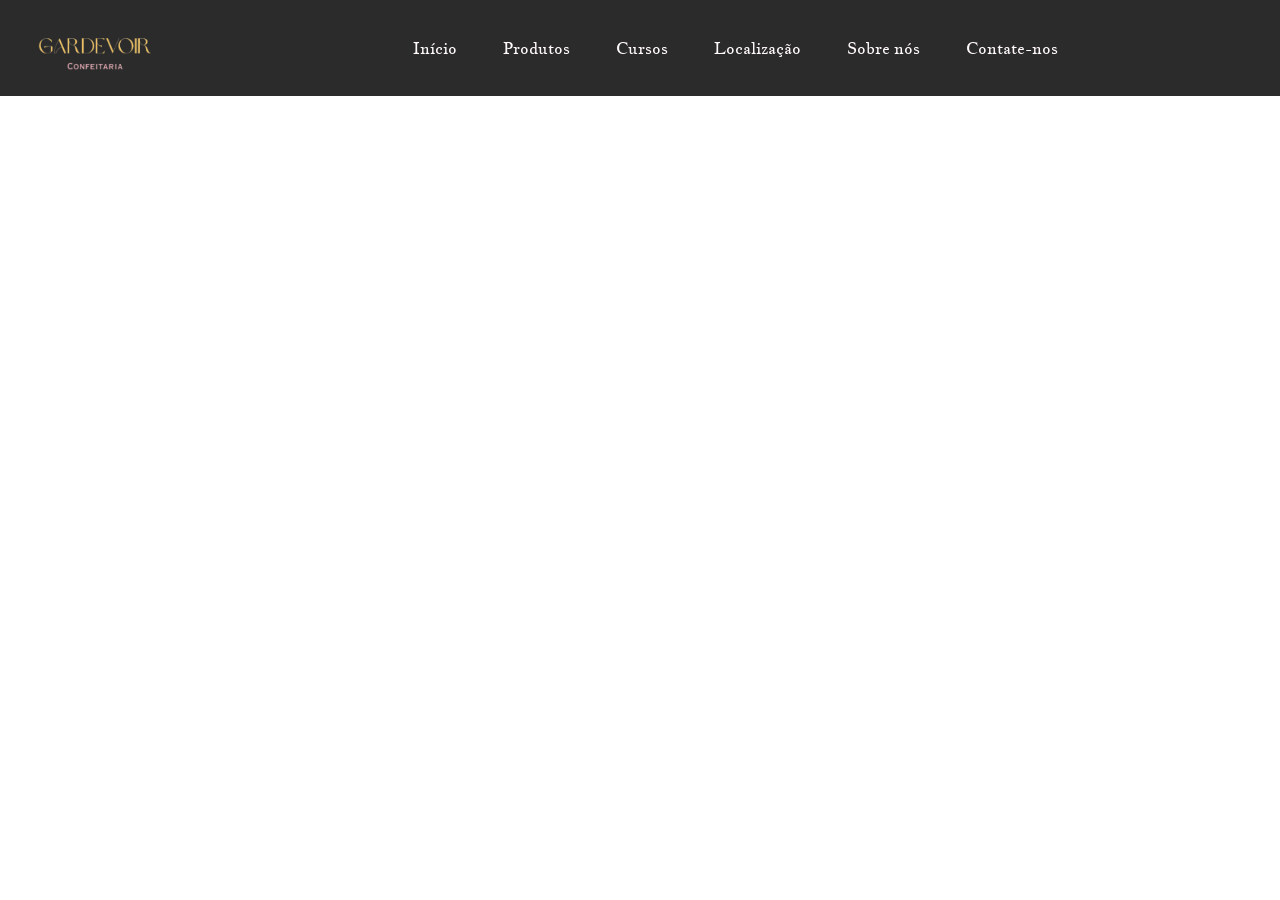
==== index.html @ d7fb3ab6 "inicio site gardevoir" ====
<!DOCTYPE html>
<html lang="pt-br">
<head>
    <meta charset="UTF-8">
    <meta name="viewport" content="width=device-width, initial-scale=1.0">
    <link rel="stylesheet" href="./css/index.css">
    <link href="https://cdn.jsdelivr.net/npm/bootstrap@5.3.8/dist/css/bootstrap.min.css" rel="stylesheet" integrity="sha384-sRIl4kxILFvY47J16cr9ZwB07vP4J8+LH7qKQnuqkuIAvNWLzeN8tE5YBujZqJLB" crossorigin="anonymous">
    <title>Início</title>
    <script src="menu-navegacao.js" defer></script>
    <link rel="preconnect" href="https://fonts.googleapis.com">
    <link href="https://fonts.googleapis.com/css2?family=Jacques+Francois&display=swap" rel="stylesheet">
    <link href="https://fonts.googleapis.com/css2?family=Jacques+Francois&display=swap" rel="stylesheet">
    <link rel="preconnect" href="https://fonts.gstatic.com" crossorigin>
</head>

<body>
    <nav>
        <menu-navegacao></menu-navegacao>
    </nav>

    <!--bootstrap-->
    
    <script src="https://cdn.jsdelivr.net/npm/bootstrap@5.3.8/dist/js/bootstrap.bundle.min.js" integrity="sha384-FKyoEForCGlyvwx9Hj09JcYn3nv7wiPVlz7YYwJrWVcXK/BmnVDxM+D2scQbITxI" crossorigin="anonymous"></script>
    
    <main>
        
    </main>

    <footer>
        
    </footer>

</body>

</html>
---- css/index.css ----
.navbar-custom {
  background-color: #2B2B2B;
  padding: 20px 0;
}

.logo-text {
  font-family: 'Jacques Francois', serif;
  color: #F0C260;
  font-size: 22px;
  line-height: 1.1;
}

.logo-text span {
  font-size: 10px;
  letter-spacing: 2px;
  color: #FFFAF9;
}

/* MENU */
.navbar-custom .nav-link {
  font-family: 'Jacques Francois', serif;
  color: #FFFAF9;
  margin: 0 15px;
  font-size: 16px;
  transition: 0.3s;
}

/* HOVER */
.navbar-custom .nav-link:hover {
  color: #F0C260;
}

/* ITEM ATIVO (Início dourado) */
.navbar-custom .nav-link.ativo {
  color: #F0C260;
}
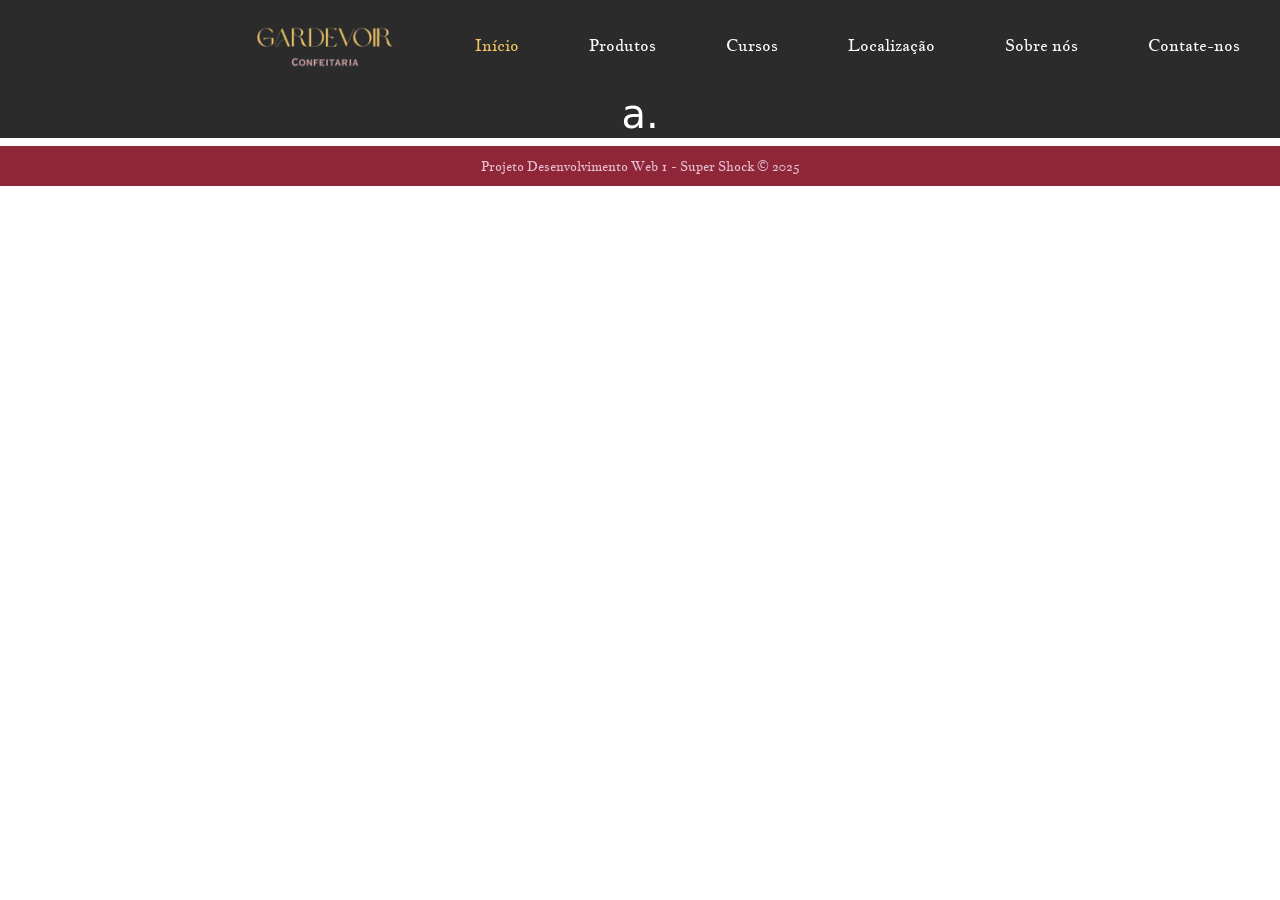
==== commit 5c17887e: "Commit gardevoir finalizando o navbar e iniciando o footer" ====
--- a/index.html
+++ b/index.html
@@ -7,6 +7,7 @@
     <link href="https://cdn.jsdelivr.net/npm/bootstrap@5.3.8/dist/css/bootstrap.min.css" rel="stylesheet" integrity="sha384-sRIl4kxILFvY47J16cr9ZwB07vP4J8+LH7qKQnuqkuIAvNWLzeN8tE5YBujZqJLB" crossorigin="anonymous">
     <title>Início</title>
     <script src="menu-navegacao.js" defer></script>
+    <script src="footer.js" defer></script>
     <link rel="preconnect" href="https://fonts.googleapis.com">
     <link href="https://fonts.googleapis.com/css2?family=Jacques+Francois&display=swap" rel="stylesheet">
     <link href="https://fonts.googleapis.com/css2?family=Jacques+Francois&display=swap" rel="stylesheet">
@@ -27,7 +28,7 @@
     </main>
 
     <footer>
-        
+        <ins-footer></ins-footer>
     </footer>
 
 </body>
--- a/css/index.css
+++ b/css/index.css
@@ -1,36 +1,28 @@
 .navbar-custom {
   background-color: #2B2B2B;
   padding: 20px 0;
+  height: 90px;
 }
 
-.logo-text {
-  font-family: 'Jacques Francois', serif;
-  color: #F0C260;
-  font-size: 22px;
-  line-height: 1.1;
-}
-
-.logo-text span {
-  font-size: 10px;
-  letter-spacing: 2px;
-  color: #FFFAF9;
-}
-
-/* MENU */
+/* evita mexer pq pode bagunçar kkkkkkkk */
 .navbar-custom .nav-link {
   font-family: 'Jacques Francois', serif;
   color: #FFFAF9;
-  margin: 0 15px;
+  margin: 0 27px; /*faz o distanciamento das palavra do nav*/
   font-size: 16px;
   transition: 0.3s;
 }
 
-/* HOVER */
 .navbar-custom .nav-link:hover {
   color: #F0C260;
 }
 
-/* ITEM ATIVO (Início dourado) */
-.navbar-custom .nav-link.ativo {
-  color: #F0C260;
+img {
+  margin-left: 210px;
+  margin-top: -10px;
+}
+
+.text-footer{
+  font-family: 'Jacques Francois', serif;
+  font-size: 13px;
 }
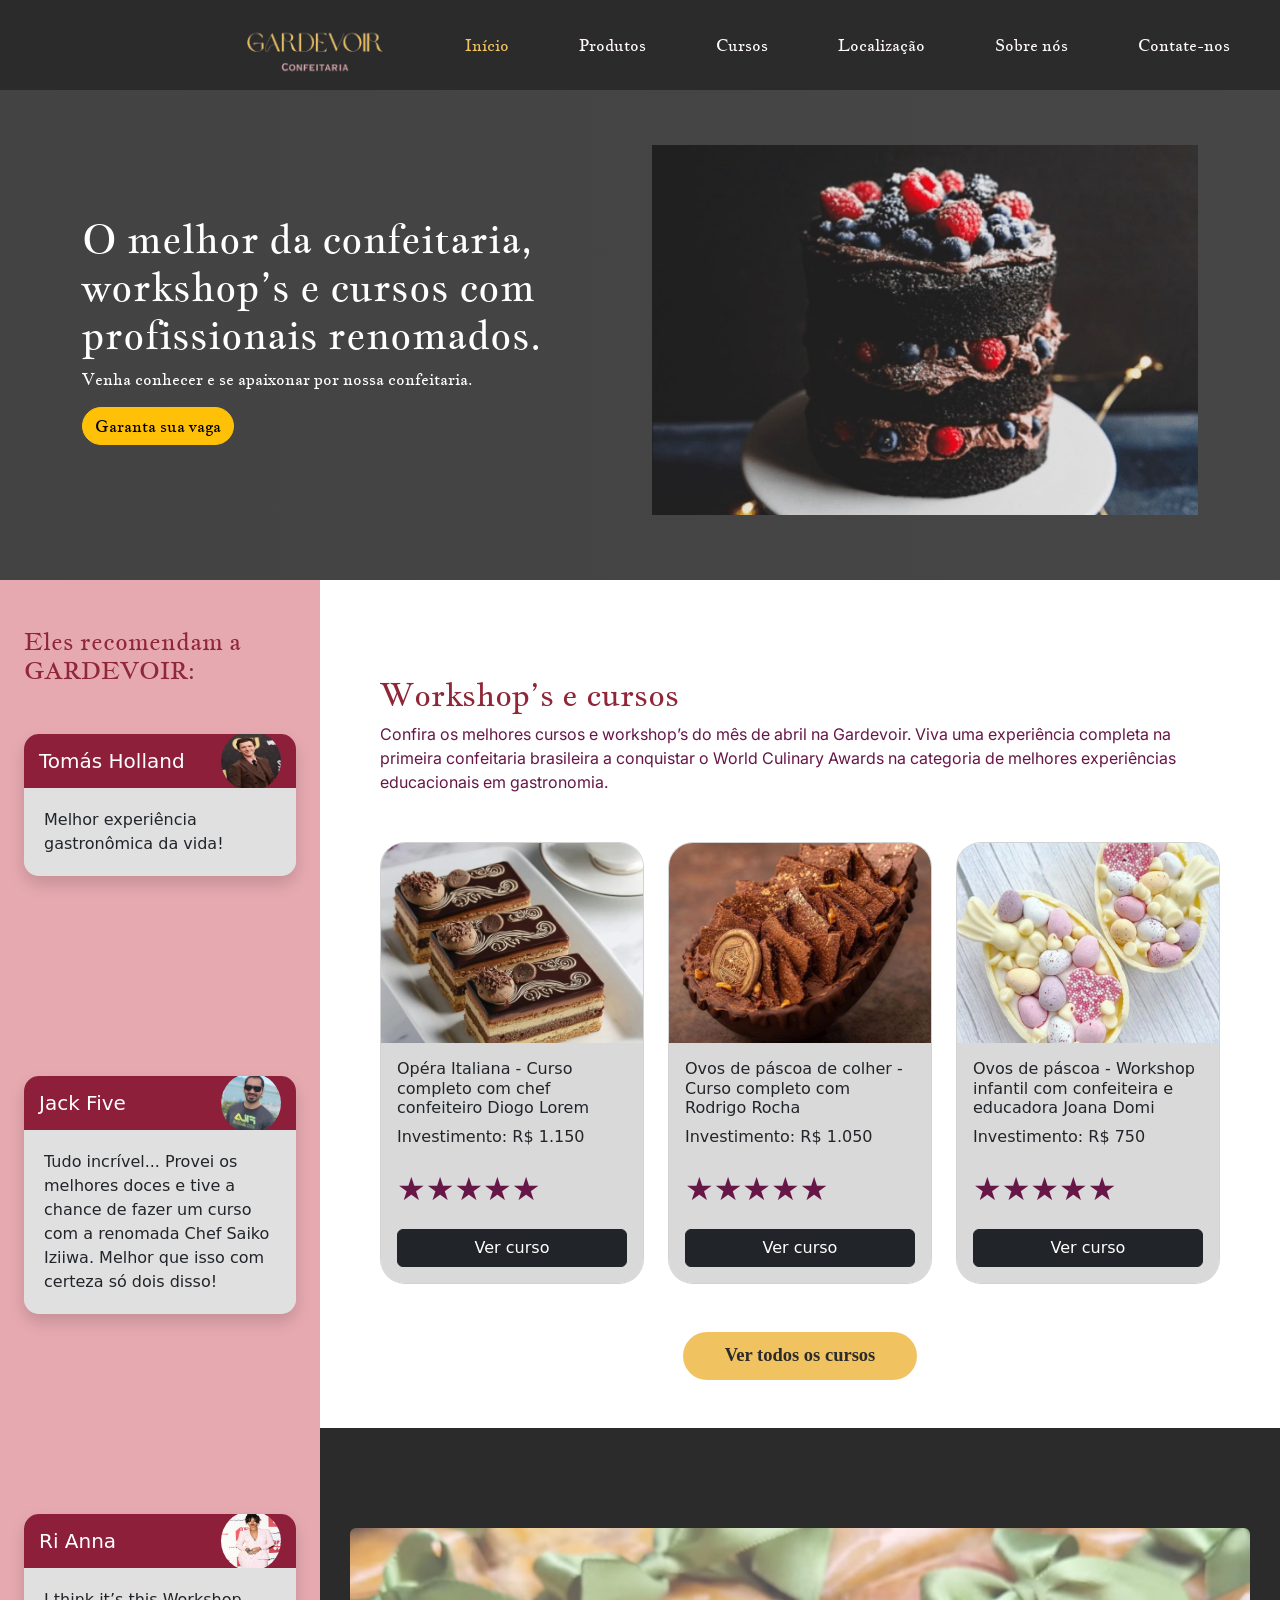
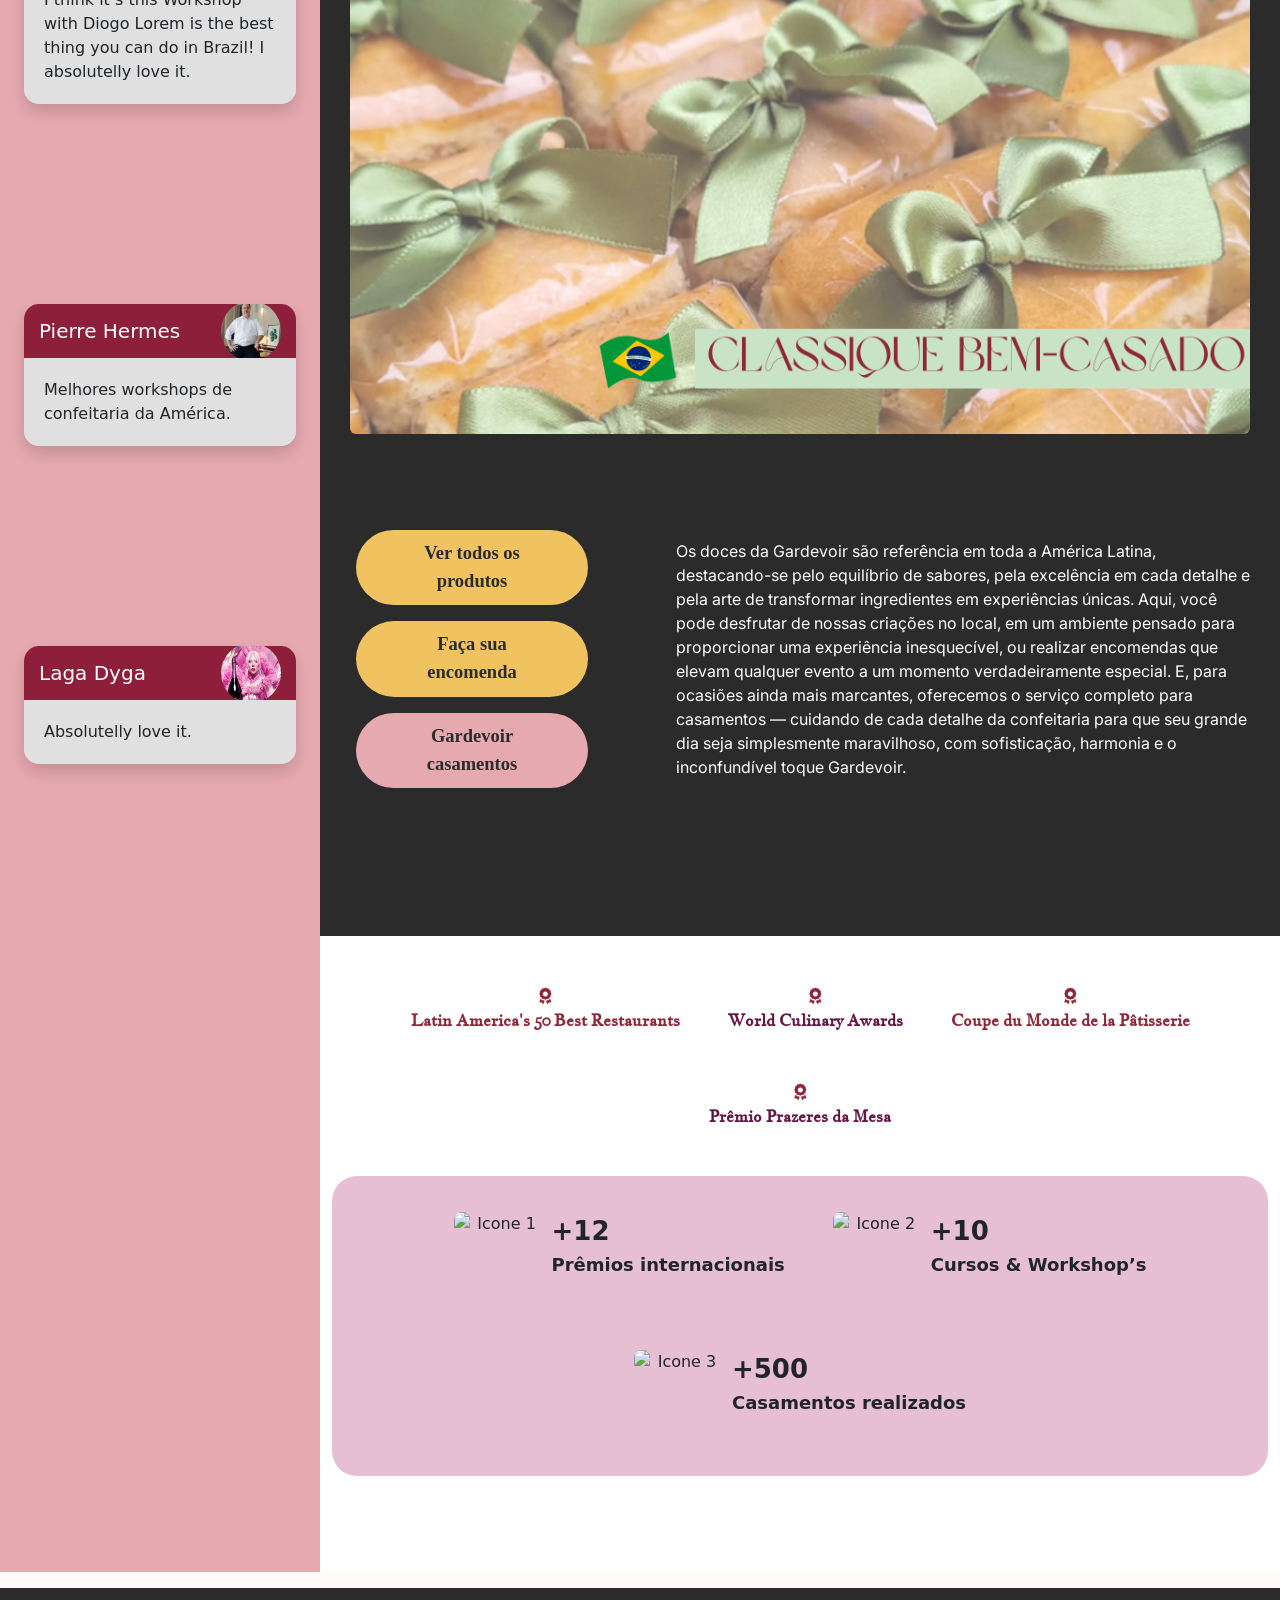
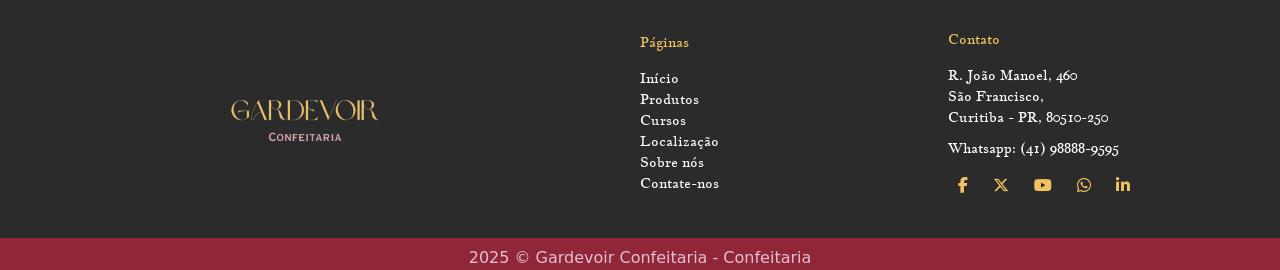
==== commit 8fd54ac6: "gardevoir socorro" ====
--- a/index.html
+++ b/index.html
@@ -1,36 +1,216 @@
 <!DOCTYPE html>
 <html lang="pt-br">
 <head>
-    <meta charset="UTF-8">
-    <meta name="viewport" content="width=device-width, initial-scale=1.0">
-    <link rel="stylesheet" href="./css/index.css">
-    <link href="https://cdn.jsdelivr.net/npm/bootstrap@5.3.8/dist/css/bootstrap.min.css" rel="stylesheet" integrity="sha384-sRIl4kxILFvY47J16cr9ZwB07vP4J8+LH7qKQnuqkuIAvNWLzeN8tE5YBujZqJLB" crossorigin="anonymous">
-    <title>Início</title>
-    <script src="menu-navegacao.js" defer></script>
-    <script src="footer.js" defer></script>
-    <link rel="preconnect" href="https://fonts.googleapis.com">
-    <link href="https://fonts.googleapis.com/css2?family=Jacques+Francois&display=swap" rel="stylesheet">
-    <link href="https://fonts.googleapis.com/css2?family=Jacques+Francois&display=swap" rel="stylesheet">
-    <link rel="preconnect" href="https://fonts.gstatic.com" crossorigin>
+  <meta charset="UTF-8">
+  <meta name="viewport" content="width=device-width, initial-scale=1.0">
+  <title>Início</title>
+
+  <link rel="stylesheet" href="/css/styleindex.css">
+  <link href="https://cdn.jsdelivr.net/npm/bootstrap@5.3.8/dist/css/bootstrap.min.css" rel="stylesheet">
+  <link rel="stylesheet" href="/css/navbar.css">
+  <link rel="stylesheet" href="/css/footer.css">
+  <link rel="stylesheet" href="/css/index.css">
+  <link rel="stylesheet" href="/css/style.css">
+
+  <script src="/javascript/menu-navegacao.js" defer></script>
+  <script src="/javascript/footer.js" defer></script>
+  <script src="/javascript/card-avaliacao.js" defer></script>
+  <script src="/javascript/card-curso.js" defer></script>
+
+  <link rel="stylesheet" href="https://cdnjs.cloudflare.com/ajax/libs/font-awesome/6.5.0/css/all.min.css">
+
+  <link rel="preconnect" href="https://fonts.googleapis.com">
+  <link rel="preconnect" href="https://fonts.gstatic.com" crossorigin>
+  <link href="https://fonts.googleapis.com/css2?family=Gloock&family=Inter:ital,opsz,wght@0,14..32,100..900;1,14..32,100..900&family=Jacques+Francois&family=Poppins:ital,wght@0,100;0,200;0,300;0,400;0,500;0,600;0,700;0,800;0,900;1,100;1,200;1,300;1,400;1,500;1,600;1,700;1,800;1,900&display=swap" rel="stylesheet">
+  <link rel="stylesheet" href="https://cdnjs.cloudflare.com/ajax/libs/font-awesome/6.5.0/css/all.min.css">
+
+  <style>
+    /* Aside Rosa */
+    .aside-personalizado {
+      background-color: #E6A9B0;
+    }
+
+    /* O container que trava ao scrollar */
+    .sticky-sidebar-container {
+      position: sticky;
+      top: 100px; /* Distância do topo da tela */
+      align-self: flex-start;
+      padding-bottom: 50px;
+    }
+
+    /* Força as colunas a terem a mesma altura para o sticky travar no fim */
+    .main-content-row {
+      margin: 0;
+      display: flex;
+      align-items: stretch;
+    }
+  </style>
 </head>
 
 <body>
+  <script src="https://cdn.jsdelivr.net/npm/bootstrap@5.3.8/dist/js/bootstrap.bundle.min.js"></script>
+
+  <header class="fixed-top">
     <nav>
-        <menu-navegacao></menu-navegacao>
+      <menu-navegacao></menu-navegacao>
     </nav>
-
-    <!--bootstrap-->
-    
-    <script src="https://cdn.jsdelivr.net/npm/bootstrap@5.3.8/dist/js/bootstrap.bundle.min.js" integrity="sha384-FKyoEForCGlyvwx9Hj09JcYn3nv7wiPVlz7YYwJrWVcXK/BmnVDxM+D2scQbITxI" crossorigin="anonymous"></script>
-    
-    <main>
+  </header>
+
+  <main>
+    <section style="background: linear-gradient(to right, #434343, #464646); min-height: 500px; display: flex; align-items: center;">
+      <div class="container py-5">
+        <div class="row align-items-center" style="font-family: 'Jacques Francois', serif;">
+          <div class="col-lg-6 text-white">
+            <h1>O melhor da confeitaria, workshop’s e cursos com profissionais renomados.</h1>
+            <p>Venha conhecer e se apaixonar por nossa confeitaria.</p>
+            <button class="btn btn-warning" style="border-radius: 30px;">Garanta sua vaga</button>
+          </div>
+          <div class="col-lg-6 text-center">
+            <img src="/img/boloprincipal.jpg" style="width: 100%; max-width: 550px;" alt="Bolo Principal">
+          </div>
+        </div>
+      </div>
+    </section>
+
+    <div class="container-fluid p-0">
+      <div class="row main-content-row gx-0">
         
-    </main>
-
-    <footer>
-        <ins-footer></ins-footer>
-    </footer>
-
+        <aside class="col-lg-3 aside-personalizado py-5 d-none d-lg-block px-4">
+          <div class="sticky-sidebar-container">
+            <h4 class="mb-5" style="color:#8F2738; font-family: 'Jacques Francois', serif;">Eles recomendam a GARDEVOIR:</h4>
+            
+            <div style="margin-bottom: 200px;">
+              <card-avaliacao nome="Tomás Holland" foto="/img/TomHolland.webp" texto="Melhor experiência gastronômica da vida!"></card-avaliacao>
+            </div>
+            
+            <div style="margin-bottom: 200px;">
+              <card-avaliacao nome="Jack Five" foto="/img/pofessor-jackson.jpg" texto="Tudo incrível... Provei os melhores doces e tive a chance de fazer um curso com a renomada Chef Saiko Iziiwa. Melhor que isso com certeza só dois disso!"></card-avaliacao>
+            </div>
+
+            <div style="margin-bottom: 200px;">
+              <card-avaliacao nome="Ri Anna" foto="/img/Rihanna.jpg" texto="I think it’s this Workshop with Diogo Lorem is the best thing you can do in Brazil! I absolutelly love it."></card-avaliacao>
+            </div>
+
+            <div style="margin-bottom: 200px;">
+              <card-avaliacao nome="Pierre Hermes" foto="/img/Pierre Hermé.jpg" texto="Melhores workshops de confeitaria da América."></card-avaliacao>
+            </div>
+
+            <div style="margin-bottom: 200px;">
+              <card-avaliacao nome="Laga Dyga" foto="/img/ladygaga.jpg" texto="Absolutelly love it."></card-avaliacao>
+            </div>
+          </div>
+        </aside>
+
+        <div class="col-lg-9 p-0 bg-white">
+          
+          <section class="container py-5 mt-5">
+            <div class="px-md-5">
+              <h2 style="color: #8F2738; font-size: 32px; font-family: 'Jacques Francois', serif;">Workshop’s e cursos</h2>
+              <p style="color: #661647; font-size: 16px; font-family: 'Inter', sans-serif;">
+                Confira os melhores cursos e workshop’s do mês de abril na Gardevoir. 
+                Viva uma experiência completa na primeira confeitaria brasileira a conquistar o World Culinary Awards na categoria de melhores experiências educacionais em gastronomia.
+              </p>
+
+              <div class="row g-4 mt-4">
+                <div class="col-md-4 mb-4">
+                  <card-curso titulo="Opéra Italiana - Curso completo com chef confeiteiro Diogo Lorem" descricao="Investimento: R$ 1.150" imagem="./img/opera.jpg"></card-curso>
+                </div>
+                <div class="col-md-4 mb-4">
+                  <card-curso titulo="Ovos de páscoa de colher - Curso completo com Rodrigo Rocha" descricao="Investimento: R$ 1.050" imagem="./img/ovo-pascoa.jpg"></card-curso>
+                </div>
+                <div class="col-md-4 mb-4">
+                  <card-curso titulo="Ovos de páscoa - Workshop infantil com confeiteira e educadora Joana Domi" descricao="Investimento: R$ 750" imagem="./img/ovo-pascoa-infantil.jpg"></card-curso>
+                </div>
+              </div>
+
+              <div class="text-center mt-4">
+                <button class="btncursos">Ver todos os cursos</button>
+              </div>
+            </div>
+          </section>
+
+          <section class="section-banner position-relative" style="background-color: #2B2B2B; min-height: 500px; padding: 100px 0;">
+            <div class="container text-center">
+              <div class="position-relative mb-5 mx-auto" style="max-width: 900px; width: 100%;">
+                <img src="/img/bem-casado.png" class="img-fluid rounded" alt="Imagem central">
+              </div>
+
+              
+
+              <div class="row align-items-center justify-content-center text-start gx-5">
+                <div class="col-lg-4 mt-4 mt-lg-0 py-5">
+                  <div class="d-flex flex-column gap-3 px-4">
+                    <button class="btncursos w-100">Ver todos os produtos</button>
+                    <button class="btncursos w-100">Faça sua encomenda</button>
+                    <button class="btncursos2 w-100">Gardevoir casamentos</button>
+                  </div>
+                </div>
+
+                <div class="col-lg-8">
+                  <p class="text-white px-3" style="max-width: 750px; font-family: 'Inter', sans-serif; margin-bottom: 0;">
+                    Os doces da Gardevoir são referência em toda a América Latina, destacando-se pelo equilíbrio de sabores, pela excelência em cada detalhe e pela arte de transformar ingredientes em experiências únicas.
+                    Aqui, você pode desfrutar de nossas criações no local, em um ambiente pensado para proporcionar uma experiência inesquecível, ou realizar encomendas que elevam qualquer evento a um momento verdadeiramente especial.
+                    E, para ocasiões ainda mais marcantes, oferecemos o serviço completo para casamentos — cuidando de cada detalhe da confeitaria para que seu grande dia seja simplesmente maravilhoso, com sofisticação, harmonia e o inconfundível toque Gardevoir.
+                  </p>
+                </div>
+
+              </div>
+            </div>
+          </section>
+
+          <section class="py-5 bg-white">
+            <div class="container d-flex flex-column align-items-center">
+              <div class="d-flex justify-content-center align-items-center gap-5 mb-5 flex-wrap" style="font-family: 'Jacques Francois', serif; font-size: 16px;">
+                <div class="text-center">
+                    <i class="fa-solid fa-award" style="color: rgb(143, 39, 56);"></i>
+                    <p class="mb-0" style="color: #8F2738;"><strong>Latin America's 50 Best Restaurants</strong></p>
+                </div>
+                <div class="text-center">
+                    <i class="fa-solid fa-award" style="color: rgb(143, 39, 56);"></i>
+                  <p class="mb-0" style="color: #661647;"><strong>World Culinary Awards</strong></p>
+                </div>
+                <div class="text-center">
+                    <i class="fa-solid fa-award" style="color: rgb(143, 39, 56);"></i>
+                  <p class="mb-0" style="color: #8F2738;"><strong>Coupe du Monde de la Pâtisserie</strong></p>
+                </div>
+                <div class="text-center">
+                    <i class="fa-solid fa-award" style="color: rgb(143, 39, 56);"></i>
+                  <p class="mb-0" style="color: #661647;"><strong>Prêmio Prazeres da Mesa</strong></p>
+                </div>
+              </div>
+
+              <div class="card text-center mb-5" style="width: 100%; max-width: 1000px; border-radius: 25px; background-color: #E6BFD2; padding: 20px; border: none;">
+                <div class="card-body d-flex flex-wrap justify-content-center align-items-center gap-5 text-dark">
+                  <div class="d-flex align-items-start gap-2">
+                    <img src="https://picsum.photos/50" alt="Icone 1" style="width:90px; height:90px; object-fit:cover; border-radius:8px;">
+                    <div class="text-start">
+                      <p style="font-size:26px; font-weight:bold; margin:0;">+12</p>
+                      <p style="font-size:18px; font-weight:bold; margin:0;">Prêmios internacionais</p>
+                    </div>
+                  </div>
+                  <div class="d-flex align-items-start gap-2">
+                    <img src="https://picsum.photos/50" alt="Icone 2" style="width:90px; height:90px; object-fit:cover; border-radius:8px;">
+                    <div class="text-start">
+                      <p style="font-size:26px; font-weight:bold; margin:0;">+10</p>
+                      <p style="font-size:18px; font-weight:bold; margin:0; text-align: center; justify-content: center;">Cursos & Workshop’s</p>
+                    </div>
+                  </div>
+                  <div class="d-flex align-items-start gap-2">
+                    <img src="https://picsum.photos/50" alt="Icone 3" style="width:90px; height:90px; object-fit:cover; border-radius:8px;">
+                    <div class="text-start">
+                      <p style="font-size:26px; font-weight:bold; margin:0;">+500</p>
+                      <p style="font-size:18px; font-weight:bold; margin:0;">Casamentos realizados</p>
+                    </div>
+                  </div>
+                </div>
+              </div>
+            </div>
+          </section>
+
+        </div> </div> </div> </main>
+
+  <footer>
+    <ins-footer></ins-footer>
+  </footer>
 </body>
-
 </html>
--- a/css/navbar.css
+++ b/css/navbar.css
@@ -0,0 +1,27 @@
+.navbar-custom {
+  background-color: #2B2B2B;
+  padding: 20px 0;
+  height: 90px;
+  width: 100%;
+}
+
+/* evita mexer pq pode bagunçar kkkkkkkk */
+.navbar-custom .nav-link {
+  font-family: 'Jacques Francois', serif;
+  color: #FFFAF9;
+  margin: 0 27px; /*faz o distanciamento das palavra do nav*/
+  font-size: 16px;
+  transition: 0.3s;
+}
+
+.navbar-custom .nav-link:hover {
+  color: #F0C260;
+  -webkit-transform: scale(1.1);
+  transform: scale(1.3);
+  transition: all 300ms ease-out;
+}
+
+img {
+  width: 100hv;
+}
+
--- a/css/footer.css
+++ b/css/footer.css
@@ -0,0 +1,16 @@
+
+.bottom-menu {
+  font-family: 'Jacques Francois', serif;
+  font-size: 14px;
+
+}
+
+.footer-link {
+    color: #FFFAF9;
+    transition: 0.3s;
+    text-decoration: none;
+
+}
+.footer-link:hover{
+    color: #F0C260;
+}
--- a/css/index.css
+++ b/css/index.css
@@ -1,28 +1,191 @@
-.navbar-custom {
-  background-color: #2B2B2B;
-  padding: 20px 0;
-  height: 90px;
-}
 
-/* evita mexer pq pode bagunçar kkkkkkkk */
-.navbar-custom .nav-link {
-  font-family: 'Jacques Francois', serif;
-  color: #FFFAF9;
-  margin: 0 27px; /*faz o distanciamento das palavra do nav*/
-  font-size: 16px;
-  transition: 0.3s;
-}
-
-.navbar-custom .nav-link:hover {
-  color: #F0C260;
+section {
+  margin: 0;
+  padding: 0;
 }
 
 img {
-  margin-left: 210px;
-  margin-top: -10px;
+  max-width: 100%;
 }
 
-.text-footer{
+/* main sem margin-top */
+main {
+  margin: 0; 
+  padding: 0;
+}
+
+.header-text {
+  padding-left: 0;      
+  margin-left: -220px;    
+}
+
+
+.btn-custom {
+  background-color: #F0C260;
+  color: #2B2B2B;            
+  padding: 10px 28px;       
+  font-size: 18.5px; 
+  font-weight: bold;         
+  border-radius: 450px;        
+  border: none;               
+  cursor: pointer;
+  transition: background-color 0.3s, transform 0.2s;
+}
+
+.btn-custom:hover {
+  background-color: #a77e26;  
+  transform: scale(1.05);     
+}
+
+.img-bolosection {
+  position: relative;
+  left: 400px;
+}
+
+.container-fluid {
+  padding-left: 0;
+  padding-right: 0;
+}
+
+.bodysection {
+  background-color: #2B2B2B;
+}
+
+.section-cursos .row {
+  margin: 0;
+}
+
+/* ASIDE */
+/* Deixa o aside fixo do topo até o fim da tela */
+.widget-avaliacoes {
+  position: sticky;
+  top: 100px; /* distância do topo, ajuste se tiver header fixo */
+  max-height: calc(100vh - 100px); /* altura máxima sem ultrapassar a tela */
+  overflow-y: auto; /* adiciona scroll interno se os cards forem muitos */
+  padding-right: 15px;
+}
+
+/* CARDS AVALIAÇÃO */
+.card-avaliacao {
+  background: transparent;
+  border-radius:  0 0 15px 15px;
+  overflow: hidden;
+  border: none;
+  
+}
+
+
+.card-topo img {
+  margin-left: auto; 
+  width: 45px;
+  height: 45px;
+}
+
+/* CURSOS */
+.curso-card {
+  border-radius: 25px;
+  overflow: hidden;
+  height: 100%;
+}
+
+.curso-card img {
+    object-fit: cover
+;}
+
+.curso-card .card-body {
+  background: #D9D9D9;
+}
+
+.card-avaliacao .card-body {
+  background: transparent;
+}
+
+.conteudo-direita {
+  padding-left: 100px;
+  max-width: 1000px;
+}
+
+.card-topo {
+  display: flex;
+  align-items: center;
+  justify-content: flex-start; 
+  background: #8F2738;
+  padding: 12px 16px;
+  border-top-left-radius: 25px;
+  border-top-right-radius: 25px;
+}
+
+.card-topo strong {
+  margin-right: 12px; 
+  font-size: 16px;
+  color: #fff;
+}
+
+.estrelas {
+  color: #661647; 
+  font-size: 32px; 
+  margin-bottom: 8px; 
+}
+
+.btncursos {
+  background-color: #F0C260;
   font-family: 'Jacques Francois', serif;
-  font-size: 13px;
-}+  color: #2B2B2B;            
+  padding: 10px 42px;       
+  font-size: 18.5px; 
+  font-family: 'Abhaya Libre', serif;           
+  font-weight: bold;         
+  border-radius: 450px;        
+  border: none;               
+  cursor: pointer;
+  transition: background-color 0.3s, transform 0.2s;
+}
+
+.btncursos2 {
+  background-color: #E6A9B0;
+  font-family: 'Jacques Francois', serif;
+  color: #2B2B2B;            
+  padding: 10px 42px;       
+  font-size: 18.5px; 
+  font-family: 'Abhaya Libre', serif;           
+  font-weight: bold;         
+  border-radius: 450px;        
+  border: none;               
+  cursor: pointer;
+  transition: background-color 0.3s, transform 0.2s;
+}
+
+
+
+
+.testimonial-card {
+    border-radius: 15px;
+    overflow: hidden;
+    max-width: 400px;
+    background-color: #f0c2ca;
+}
+
+.testimonial-header {
+    background-color: #8e1f3b;
+    color: white;
+    padding: 15px;
+    position: relative;
+}
+
+.testimonial-header img {
+    width: 60px;
+    height: 60px;
+    border-radius: 50%;
+    position: absolute;
+    top: 50%;
+    right: 15px;
+    transform: translateY(-50%);
+}
+
+.testimonial-body {
+    background-color: #e0e0e0; /* fundo da citação */
+    padding: 20px;
+    position: relative;
+}
+
+
--- a/css/style.css
+++ b/css/style.css
@@ -0,0 +1,31 @@
+/**geral*/
+
+body{
+  background-color: #FFFAF9;    
+  margin: 0;
+  padding-top: 80px;
+}
+
+header{
+    width: 100%;
+    
+}
+
+
+/*CARD*/
+
+.card-verde{
+  background-color: #A1E4C3; 
+  color: #000000; 
+  padding: 15px; 
+  text-align: center; 
+  font-family: 'Jacques Francois', serif; 
+  font-size: 13px;
+  
+}
+
+i:hover {
+  color: white;
+}
+
+
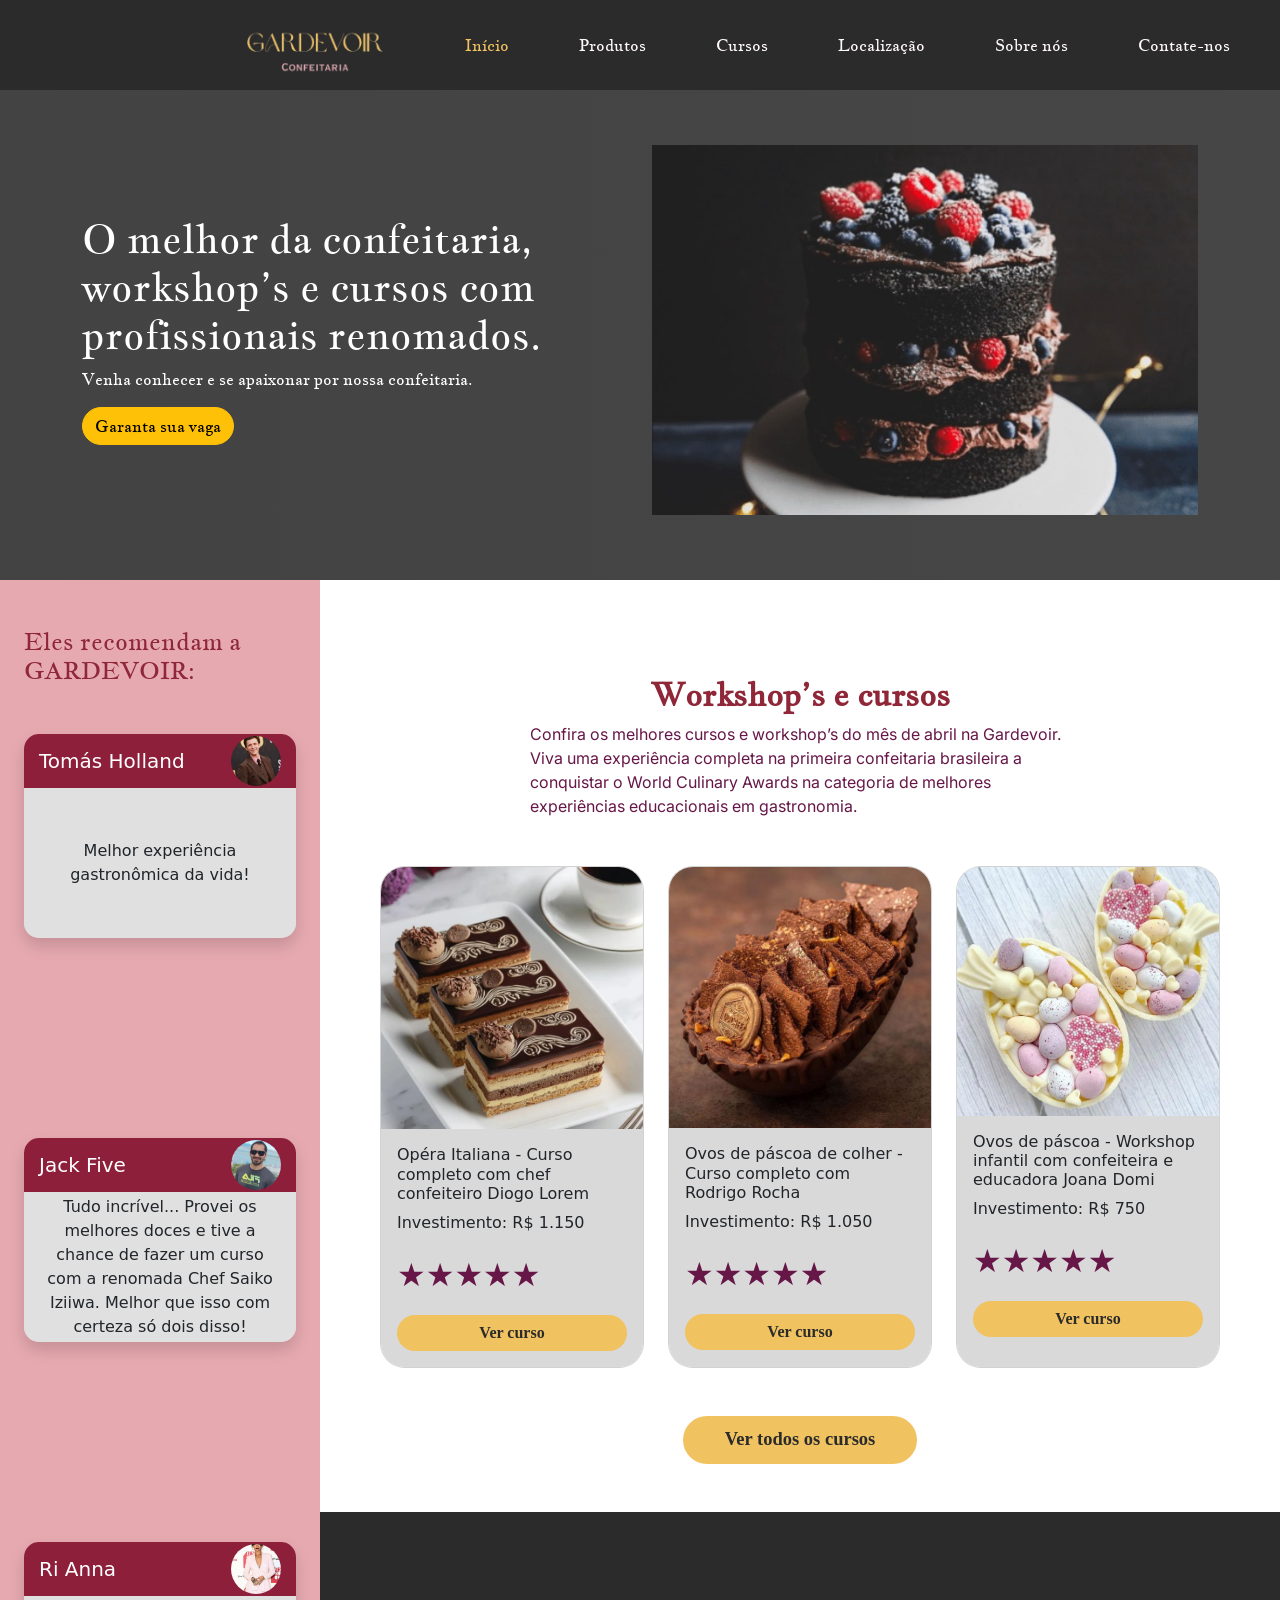
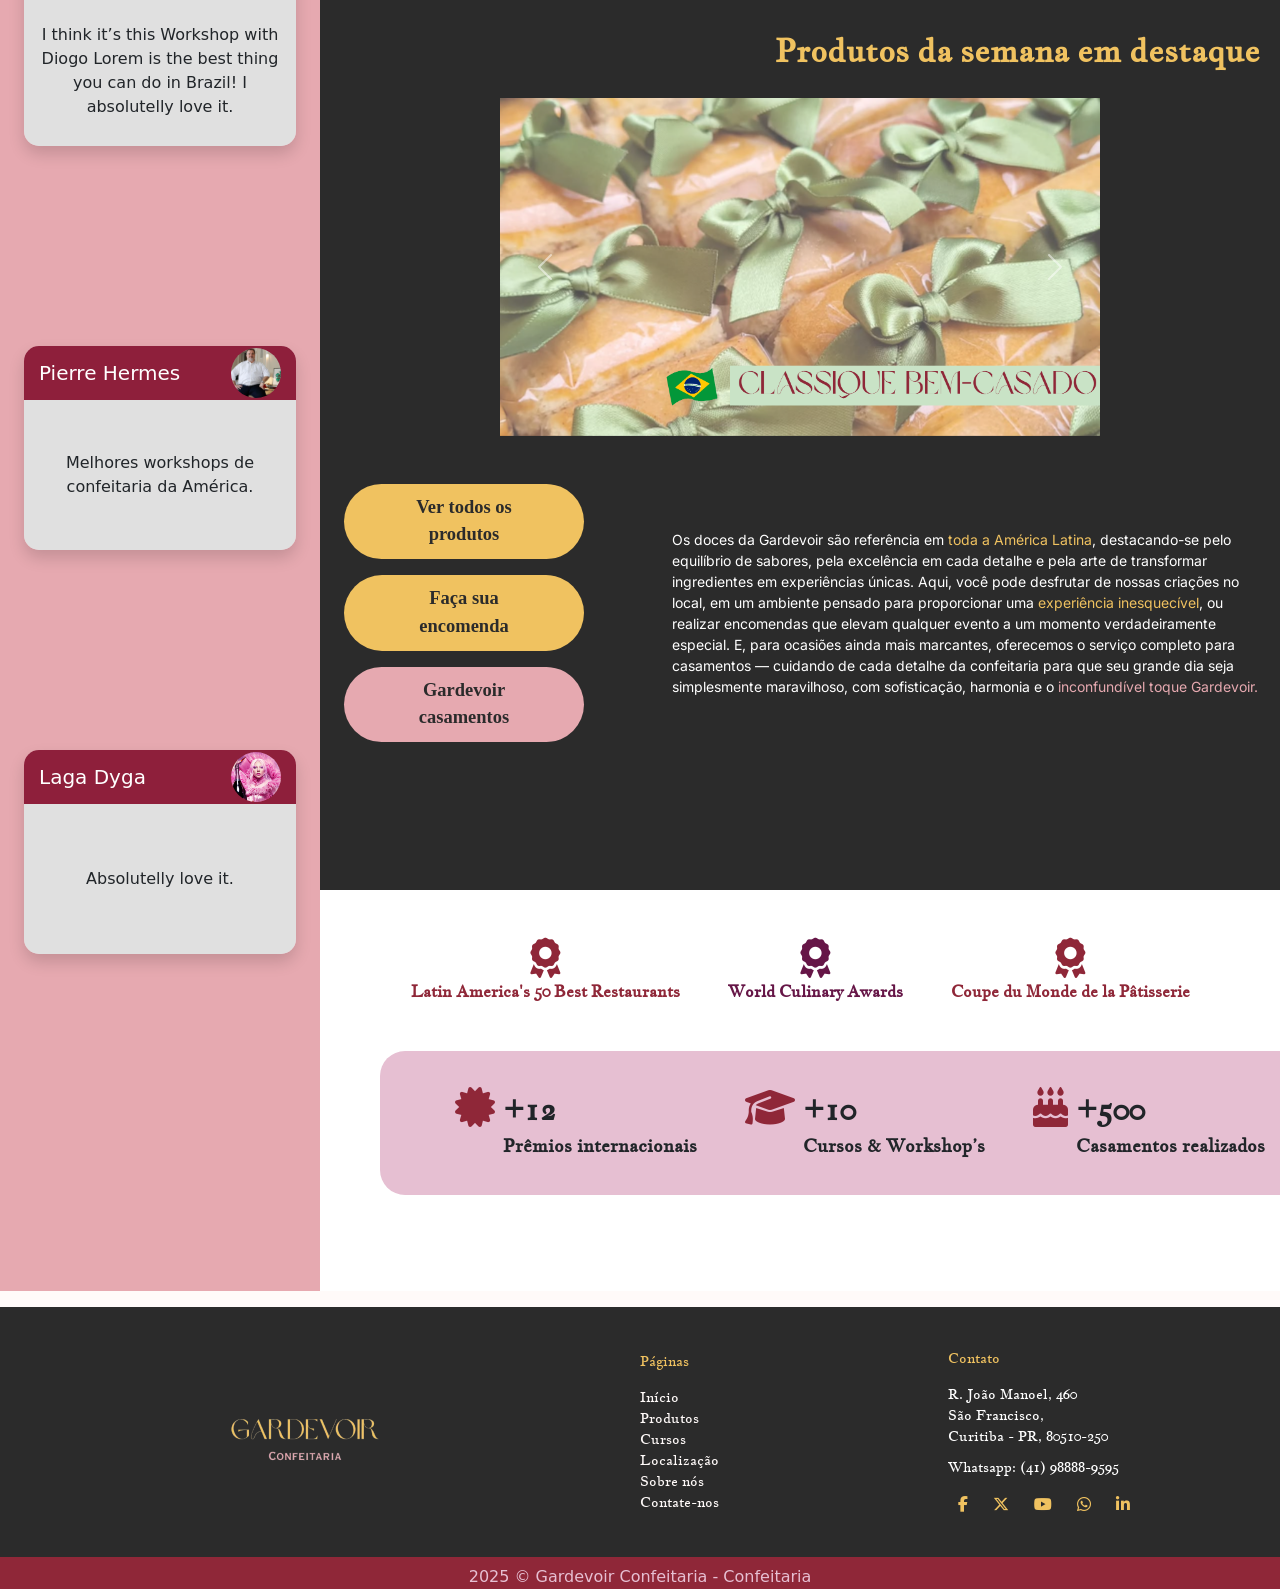
==== commit a2924b2d: "gardevoir ajustes muitos" ====
--- a/index.html
+++ b/index.html
@@ -52,7 +52,31 @@
 
   <header class="fixed-top">
     <nav>
-      <menu-navegacao></menu-navegacao>
+          <nav class="navbar navbar-expand-lg navbar-dark navbar-custom">        
+        <img src="/img/logo.png" alt="logo" style="width: 230px; height: 100px; object-fit: cover; margin-left: 200px"; class="logo-navbar">
+        <div class="collapse navbar-collapse" id="navbarNav">
+          <ul class="navbar-nav ">
+            <li class="nav-item navbar-text active">
+              <a class="nav-link" href="./index.html"style="color: #F0C260";>Início</a>
+            </li>
+            <li class="nav-item navbar-text">
+              <a class="nav-link" href="./paginas/produtos.html">Produtos</a>
+            </li>
+            <li class="nav-item navbar-text">
+              <a class="nav-link" href="./paginas/cursos.html">Cursos</a>
+            </li>
+            <li class="nav-item navbar-text">
+              <a class="nav-link" href="./paginas/localizacao.html">Localização</a>
+            </li>
+            <li class="nav-item navbar-text">
+              <a class="nav-link" href="./paginas/sobrenos.html">Sobre nós</a>
+            </li>
+            <li class="nav-item navbar-text">
+              <a class="nav-link" href="./paginas/contato.html">Contate-nos</a>
+            </li>
+          </ul>
+        </div>
+      </nav>
     </nav>
   </header>
 
@@ -63,7 +87,9 @@
           <div class="col-lg-6 text-white">
             <h1>O melhor da confeitaria, workshop’s e cursos com profissionais renomados.</h1>
             <p>Venha conhecer e se apaixonar por nossa confeitaria.</p>
-            <button class="btn btn-warning" style="border-radius: 30px;">Garanta sua vaga</button>
+            <a href="./paginas/cursos.html">
+                <button class="btn btn-warning" style="border-radius: 30px;">Garanta sua vaga</button>
+            </a>
           </div>
           <div class="col-lg-6 text-center">
             <img src="/img/boloprincipal.jpg" style="width: 100%; max-width: 550px;" alt="Bolo Principal">
@@ -105,8 +131,8 @@
           
           <section class="container py-5 mt-5">
             <div class="px-md-5">
-              <h2 style="color: #8F2738; font-size: 32px; font-family: 'Jacques Francois', serif;">Workshop’s e cursos</h2>
-              <p style="color: #661647; font-size: 16px; font-family: 'Inter', sans-serif;">
+              <h2 style="color: #8F2738; font-size: 32px; font-family: 'Jacques Francois', serif; text-align: center; font-weight: bold;">Workshop’s e cursos</h2>
+              <p style="color: #661647; font-size: 16px; font-family: 'Inter', sans-serif; padding-left: 150px; padding-right: 150px;">
                 Confira os melhores cursos e workshop’s do mês de abril na Gardevoir. 
                 Viva uma experiência completa na primeira confeitaria brasileira a conquistar o World Culinary Awards na categoria de melhores experiências educacionais em gastronomia.
               </p>
@@ -130,12 +156,40 @@
           </section>
 
           <section class="section-banner position-relative" style="background-color: #2B2B2B; min-height: 500px; padding: 100px 0;">
-            <div class="container text-center">
-              <div class="position-relative mb-5 mx-auto" style="max-width: 900px; width: 100%;">
-                <img src="/img/bem-casado.png" class="img-fluid rounded" alt="Imagem central">
-              </div>
-
-              
+            <h3 style="color: #F0C260; font-size: 32px; font-family: 'Jacques Francois', serif; text-align: right; font-weight: bold; padding: 20px">Produtos da semana em destaque</h3>
+
+            <div class="container d-flex justify-content-center">
+
+                <div id="carouselExample" class="carousel slide" style="width: 600px;">
+                    
+                    <div class="carousel-inner">
+                        <div class="carousel-item active">
+                            <img src="/img/bem-casado.png" class="d-block w-100" alt="Bem-casado">
+                        </div>
+                        <div class="carousel-item">
+                            <img src="/img/eclair.png" class="d-block w-100" alt="Eclair">
+                        </div>
+                        <div class="carousel-item">
+                            <img src="/img/sorbet.png" class="d-block w-100" alt="Sorbet">
+                        </div>
+                        <div class="carousel-item">
+                            <img src="/img/macarons.png" class="d-block w-100" alt="Macarons">
+                        </div>
+                        <div class="carousel-item">
+                            <img src="/img/opera.png" class="d-block w-100" alt="Ópera">
+                        </div>
+                    </div>
+
+                    <button class="carousel-control-prev" type="button" data-bs-target="#carouselExample" data-bs-slide="prev">
+                        <span class="carousel-control-prev-icon" aria-hidden="true"></span>
+                        <span class="visually-hidden">Previous</span>
+                    </button>
+                    <button class="carousel-control-next" type="button" data-bs-target="#carouselExample" data-bs-slide="next">
+                        <span class="carousel-control-next-icon" aria-hidden="true"></span>
+                        <span class="visually-hidden">Next</span>
+                    </button>
+                </div>
+            </div>
 
               <div class="row align-items-center justify-content-center text-start gx-5">
                 <div class="col-lg-4 mt-4 mt-lg-0 py-5">
@@ -147,14 +201,13 @@
                 </div>
 
                 <div class="col-lg-8">
-                  <p class="text-white px-3" style="max-width: 750px; font-family: 'Inter', sans-serif; margin-bottom: 0;">
-                    Os doces da Gardevoir são referência em toda a América Latina, destacando-se pelo equilíbrio de sabores, pela excelência em cada detalhe e pela arte de transformar ingredientes em experiências únicas.
-                    Aqui, você pode desfrutar de nossas criações no local, em um ambiente pensado para proporcionar uma experiência inesquecível, ou realizar encomendas que elevam qualquer evento a um momento verdadeiramente especial.
-                    E, para ocasiões ainda mais marcantes, oferecemos o serviço completo para casamentos — cuidando de cada detalhe da confeitaria para que seu grande dia seja simplesmente maravilhoso, com sofisticação, harmonia e o inconfundível toque Gardevoir.
+                  <p class="text-white px-3" style="max-width: 750px; font-family: 'Inter', sans-serif; margin-bottom: 0; font-size: 14px;">
+                    Os doces da Gardevoir são referência em <span style="color: #F0C260;">toda a América Latina</span>, destacando-se pelo equilíbrio de sabores, pela excelência em cada detalhe e pela arte de transformar ingredientes em experiências únicas.
+                    Aqui, você pode desfrutar de nossas criações no local, em um ambiente pensado para proporcionar uma <span style="color: #F0C260;">experiência inesquecível</span>, ou realizar encomendas que elevam qualquer evento a um momento verdadeiramente especial.
+                    E, para ocasiões ainda mais marcantes, oferecemos o serviço completo para casamentos — cuidando de cada detalhe da confeitaria para que seu grande dia seja simplesmente maravilhoso, com sofisticação, harmonia e o <span style="color: #E6A9B0;">inconfundível toque Gardevoir.</span>
                   </p>
                 </div>
 
-              </div>
             </div>
           </section>
 
@@ -162,43 +215,40 @@
             <div class="container d-flex flex-column align-items-center">
               <div class="d-flex justify-content-center align-items-center gap-5 mb-5 flex-wrap" style="font-family: 'Jacques Francois', serif; font-size: 16px;">
                 <div class="text-center">
-                    <i class="fa-solid fa-award" style="color: rgb(143, 39, 56);"></i>
+                    <i class="fa-solid fa-award" style="color: rgb(143, 39, 56);font-size: 40px;"></i>
                     <p class="mb-0" style="color: #8F2738;"><strong>Latin America's 50 Best Restaurants</strong></p>
                 </div>
                 <div class="text-center">
-                    <i class="fa-solid fa-award" style="color: rgb(143, 39, 56);"></i>
+                    <i class="fa-solid fa-award" style="color: #661647;font-size: 40px;"></i>
                   <p class="mb-0" style="color: #661647;"><strong>World Culinary Awards</strong></p>
                 </div>
                 <div class="text-center">
-                    <i class="fa-solid fa-award" style="color: rgb(143, 39, 56);"></i>
+                    <i class="fa-solid fa-award" style="color: rgb(143, 39, 56);font-size: 40px;"></i>
                   <p class="mb-0" style="color: #8F2738;"><strong>Coupe du Monde de la Pâtisserie</strong></p>
                 </div>
-                <div class="text-center">
-                    <i class="fa-solid fa-award" style="color: rgb(143, 39, 56);"></i>
-                  <p class="mb-0" style="color: #661647;"><strong>Prêmio Prazeres da Mesa</strong></p>
-                </div>
-              </div>
-
-              <div class="card text-center mb-5" style="width: 100%; max-width: 1000px; border-radius: 25px; background-color: #E6BFD2; padding: 20px; border: none;">
+              </div>
+              </div>
+
+              <div class="card text-center mb-5" style="width: 100%; max-width: 1000px; border-radius: 25px; background-color: #E6BFD2; padding: 20px; margin-left: 60px; border: none; font-family: 'Jacques Francois', serif;">
                 <div class="card-body d-flex flex-wrap justify-content-center align-items-center gap-5 text-dark">
                   <div class="d-flex align-items-start gap-2">
-                    <img src="https://picsum.photos/50" alt="Icone 1" style="width:90px; height:90px; object-fit:cover; border-radius:8px;">
+                   <i class="fa-solid fa-certificate" style="color: rgb(143, 39, 56); font-size: 40px;"></i>
                     <div class="text-start">
-                      <p style="font-size:26px; font-weight:bold; margin:0;">+12</p>
+                      <p style="font-size:30px; font-weight:bold; margin:0;">+12</p>
                       <p style="font-size:18px; font-weight:bold; margin:0;">Prêmios internacionais</p>
                     </div>
                   </div>
                   <div class="d-flex align-items-start gap-2">
-                    <img src="https://picsum.photos/50" alt="Icone 2" style="width:90px; height:90px; object-fit:cover; border-radius:8px;">
+                    <i class="fa-solid fa-graduation-cap" style="color: rgb(143, 39, 56); font-size: 40px;" style="font-size: 40px;"></i>
                     <div class="text-start">
-                      <p style="font-size:26px; font-weight:bold; margin:0;">+10</p>
+                      <p style="font-size:30px; font-weight:bold; margin:0;">+10</p>
                       <p style="font-size:18px; font-weight:bold; margin:0; text-align: center; justify-content: center;">Cursos & Workshop’s</p>
                     </div>
                   </div>
                   <div class="d-flex align-items-start gap-2">
-                    <img src="https://picsum.photos/50" alt="Icone 3" style="width:90px; height:90px; object-fit:cover; border-radius:8px;">
+                    <i class="fa-solid fa-cake-candles" style="color: rgb(143, 39, 56); font-size: 40px;""></i>
                     <div class="text-start">
-                      <p style="font-size:26px; font-weight:bold; margin:0;">+500</p>
+                      <p style="font-size:30px; font-weight:bold; margin:0;">+500</p>
                       <p style="font-size:18px; font-weight:bold; margin:0;">Casamentos realizados</p>
                     </div>
                   </div>
@@ -209,8 +259,68 @@
 
         </div> </div> </div> </main>
 
-  <footer>
-    <ins-footer></ins-footer>
-  </footer>
+        <footer class="pt-3">
+            <div class="container-fluid text-center text-white" style="background-color: #2B2B2B; height: 250px;;">
+
+                <div style="display: flex; align-items: center; justify-content: space-between; max-width: 1000px; margin: 0 auto;"> 
+
+                    <div style="padding-left: 40px">
+                        <img src="/img/logo.png" style="width: 250px;">
+                    </div>
+
+                    <div style= "position: absolute; left: 50%; text-align: left;">
+                        <ul class="footer-link"style="list-style: none; padding: 0; margin: 0;">
+                            <li class="bottom-menu" style="color: #F0C260;">Páginas</li>
+                            <li class="bottom-menu footer-link" style="margin-top: 15px"><a class="footer-link" href="index.html">Início</a></li>
+                            <li class="bottom-menu footer-link"><a class="footer-link" href="/paginas/produtos.html"> Produtos</a></li>
+                            <li class="bottom-menu footer-link"><a class="footer-link" href="/paginas/cursos.html">Cursos</a></li>
+                            <li class="bottom-menu footer-link"><a class="footer-link" href="/paginas/localizacao.html">Localização</a></li>
+                            <li class="bottom-menu footer-link"><a class="footer-link" href="/paginas/sobrenos.html">Sobre nós</a></li>
+                            <li class="bottom-menu footer-link"><a class="footer-link" href="/paginas/contato.html">Contate-nos</a></li>
+                        </ul>
+                    </div>
+
+                    <div style= "text-align: left; margin-left: auto;">
+                        <ul style="list-style: none; padding: 0; margin: 0; align-items: flex-start;">
+                            <li class="bottom-menu" style="color: #F0C260;"> Contato </li>
+                            <li class="bottom-menu" style="margin-top: 15px">R. João Manoel, 460</li>
+                            <li class="bottom-menu">São Francisco, </li>
+                            <li class="bottom-menu">Curitiba - PR, 80510-250</li>
+                            <li class="bottom-menu" style="margin-top: 10px;">Whatsapp: (41) 98888-9595</li>
+                        </ul>
+
+                        <div style="margin-top: 15px;">
+                        
+                            <a href="https://www.facebook.com.br" style="color:#F0C260; padding:10px; text-decoration: none;">
+                                <i class="fa-brands fa-facebook-f"></i>
+                            </a>
+
+                            <a href="https://x.com/?lang=pt" style="color:#F0C260; padding:10px; text-decoration: none;">
+                                <i class="fa-brands fa-x-twitter"></i>
+                            </a>
+
+                            <a href="https://www.youtube.com.br" style="color:#F0C260; padding:10px; text-decoration: none;">
+                                <i class="fa-brands fa-youtube"></i>
+                            </a>
+
+                            <a href="https://web.whatsapp.com/" style="color:#F0C260; padding:10px; text-decoration: none;">
+                                <i class="fa-brands fa-whatsapp"></i>
+                            </a>
+
+                            <a href="https://www.linkedin.com.br" style="color:#F0C260; padding:10px; text-decoration: none;">
+                                <i class="fa-brands fa-linkedin-in"></i>
+                            </a>
+                        </div>
+                        </div>
+
+                </div>
+            </div>
+            <div class="container-fluid text-center text-center pt-2" style="background-color: #8F2738; color: #E6BFD2;">
+                <span class="mx-auto text-footer" style="color: #E6BFD2">
+                    2025 © Gardevoir Confeitaria - Confeitaria
+                </span>
+            </div>
+
+        </footer>
 </body>
 </html>
--- a/css/index.css
+++ b/css/index.css
@@ -141,6 +141,10 @@
   transition: background-color 0.3s, transform 0.2s;
 }
 
+.btncursos:hover{
+    background-color: #a77e26;
+}
+
 .btncursos2 {
   background-color: #E6A9B0;
   font-family: 'Jacques Francois', serif;
@@ -155,7 +159,17 @@
   transition: background-color 0.3s, transform 0.2s;
 }
 
-
+.btncursos2:hover{
+    background-color: #d5727d;
+}
+
+.curso-index{
+  background-color: #F0C260;
+}
+
+.curso-index:hover {
+  background-color: #e4a721;
+}
 
 
 .testimonial-card {
@@ -189,3 +203,21 @@
 }
 
 
+
+.curso-card button {
+  background-color: #F0C260; 
+  color: #2B2B2B;                
+  font-family: 'Abhaya Libre', serif;           
+  font-weight: bold;         
+  border-radius: 450px;        
+  border: none;               
+  cursor: pointer;
+  transition: background-color 0.3s, transform 0.2s;
+ }
+
+ .curso-card button:hover{
+  background-color: #e4c528;
+  border: none;
+  box-shadow: none; /* remove aquele brilho azul ao clicar */
+}
+
--- a/css/style.css
+++ b/css/style.css
@@ -4,6 +4,8 @@
   background-color: #FFFAF9;    
   margin: 0;
   padding-top: 80px;
+  width: 100%;
+  overflow-x: hidden;
 }
 
 header{
@@ -28,4 +30,30 @@
   color: white;
 }
 
+style.css
 
+
+.botao-saiba-mais {
+  background-color: #F0C260; 
+  color: #2B2B2B;
+  padding: 10px 42px; 
+  font-family: 'Abhaya Libre', serif;           
+  font-weight: bold;         
+  border-radius: 450px;        
+  border: none;               
+  cursor: pointer;
+  transition: background-color 0.3s, transform 0.2s;
+}
+
+.img-curso-ovo:hover{
+  transform: scale(1.01);
+
+}
+
+.botao-ovo-inscreva-se {
+  background-color: #F0C260;
+}
+
+.botao-ovo-inscreva-se:hover{
+  background-color: #f1a809;
+}
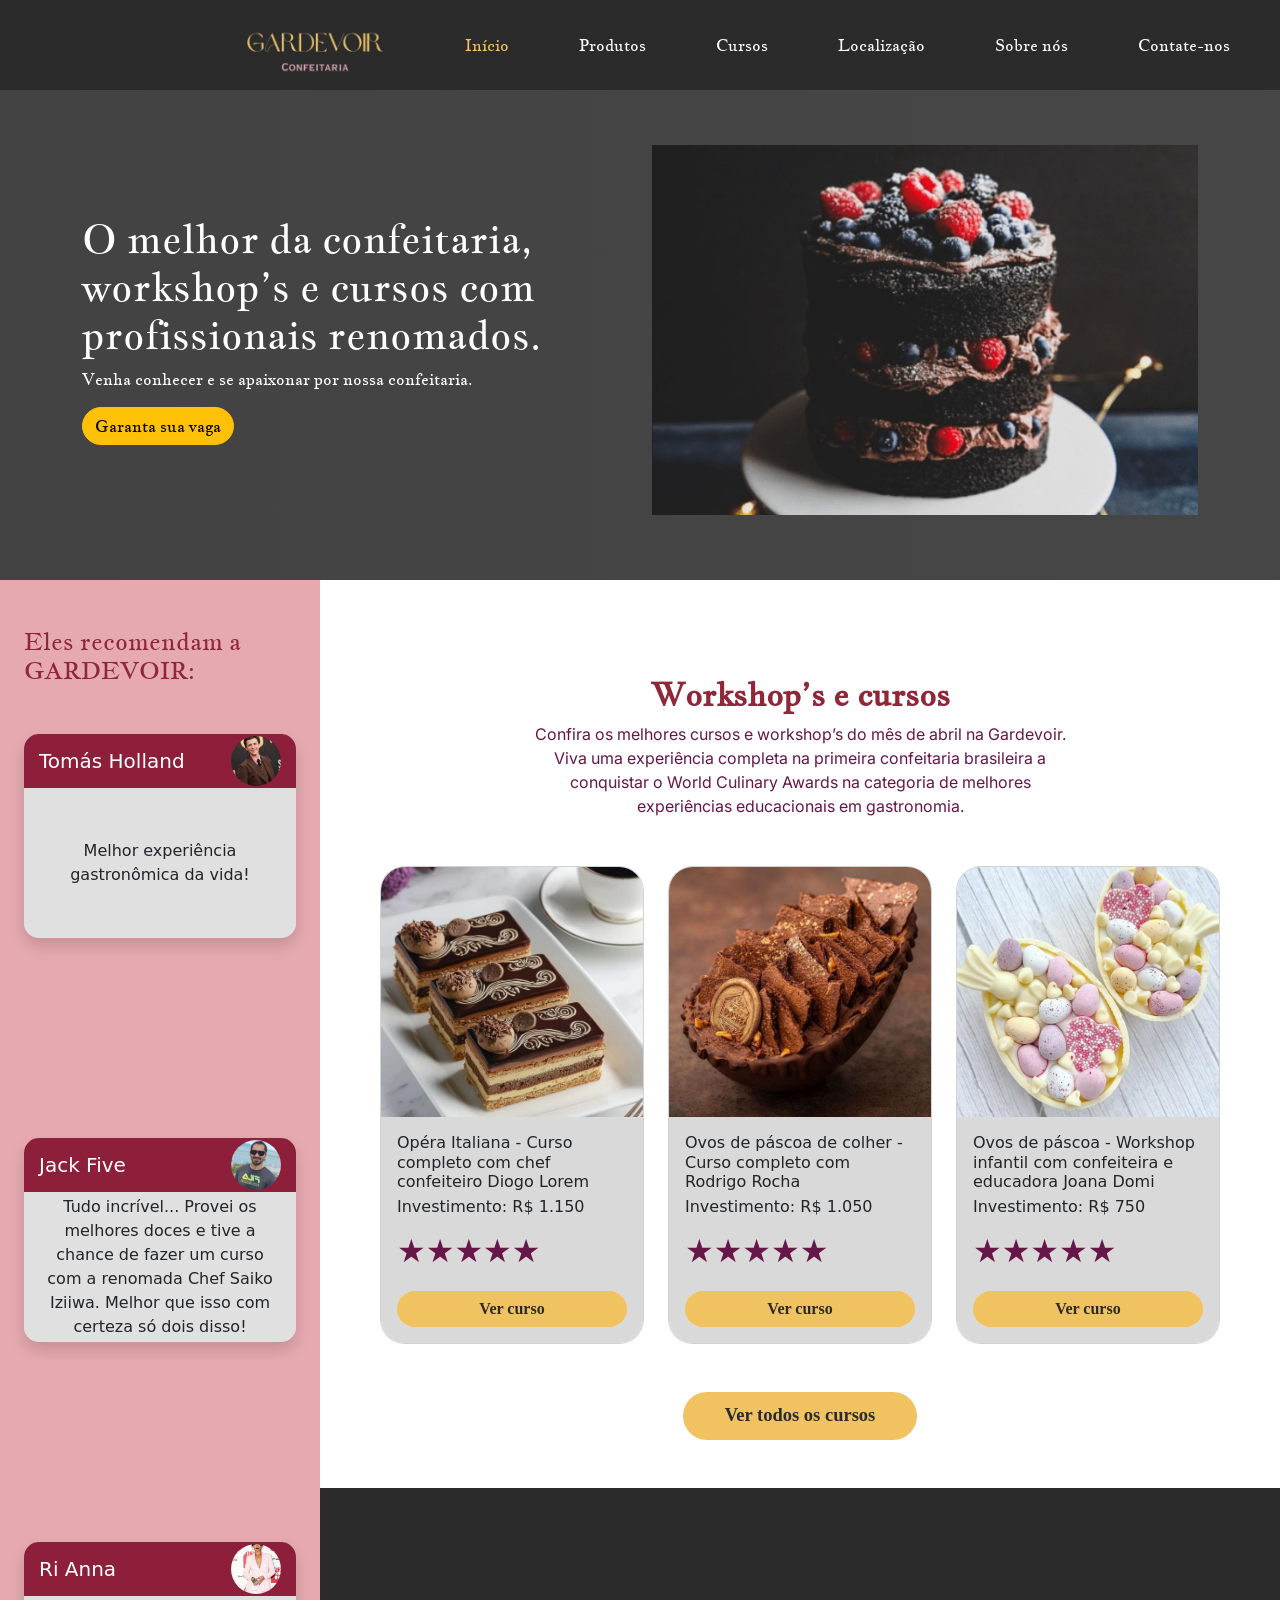
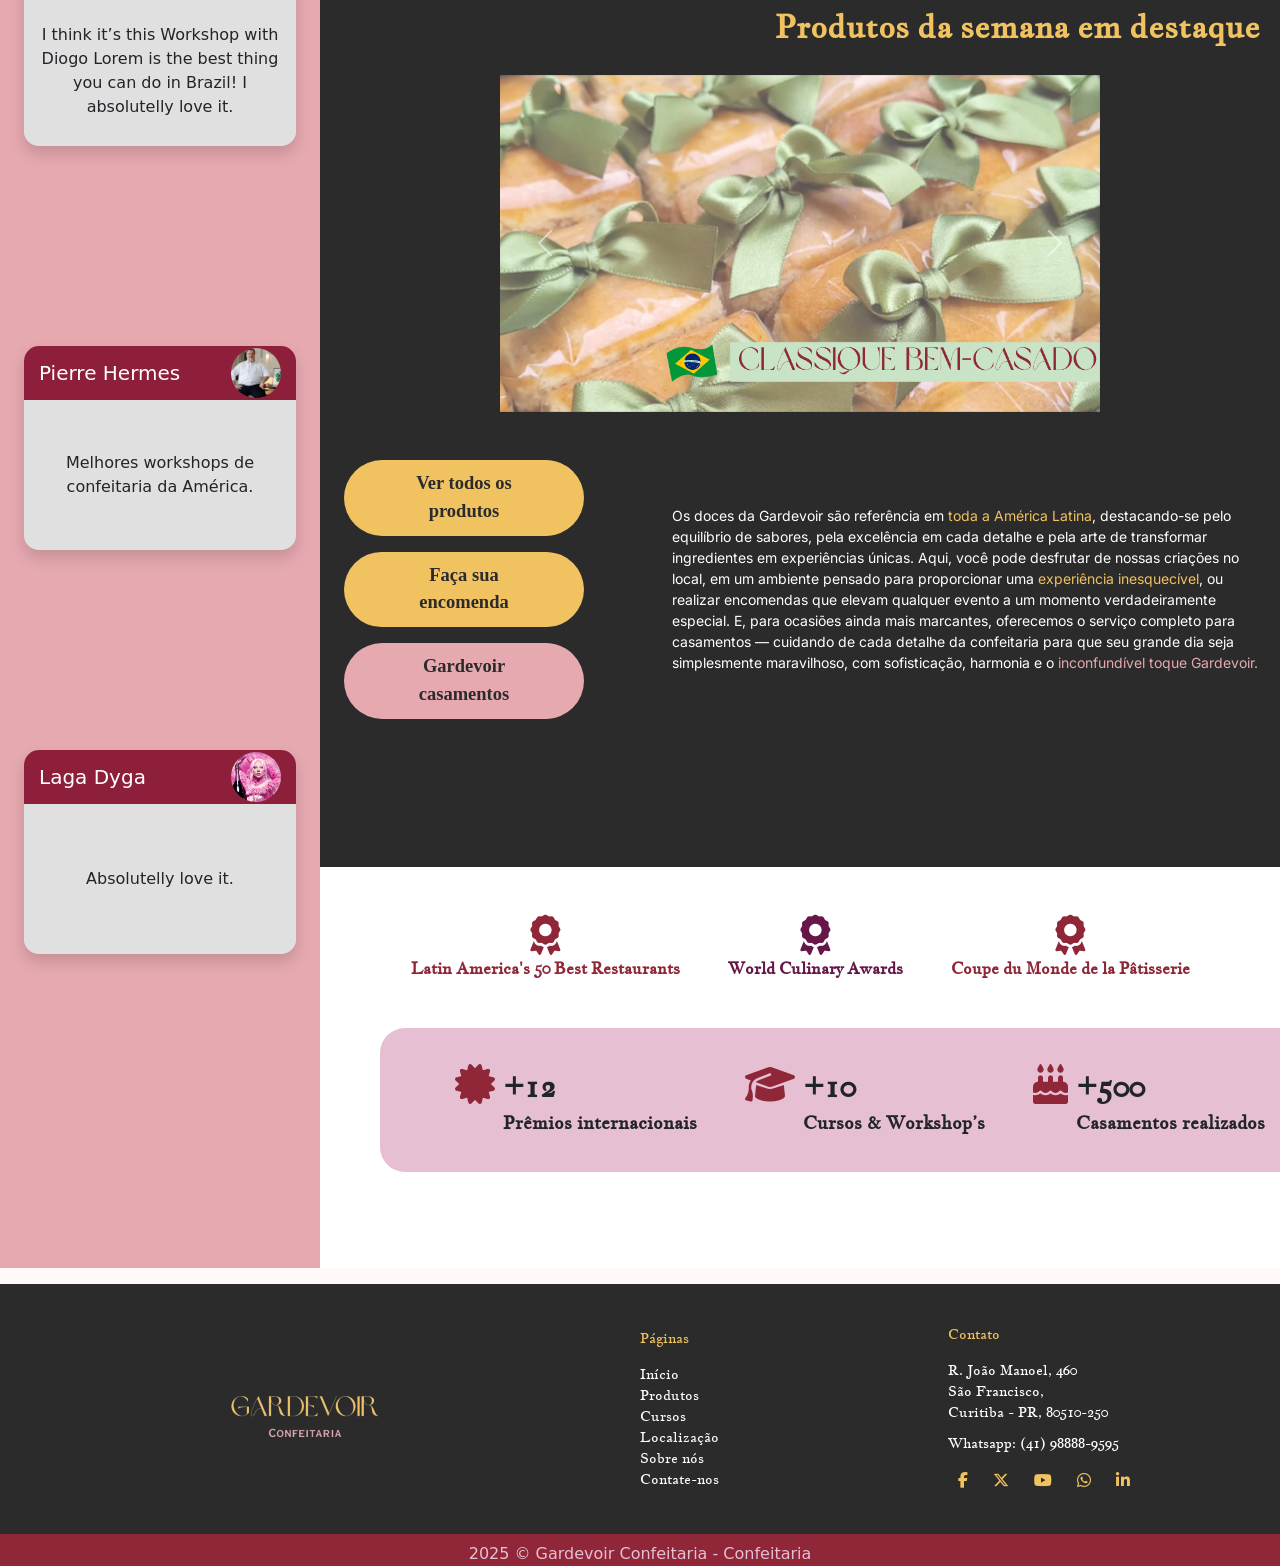
==== commit 42c92c8a: "commit da ellen adicionei pastas e codigos do professor, tambem tentei colocar no header da pagina u" ====
--- a/index.html
+++ b/index.html
@@ -5,55 +5,30 @@
   <meta name="viewport" content="width=device-width, initial-scale=1.0">
   <title>Início</title>
 
-  <link rel="stylesheet" href="/css/styleindex.css">
+  <link rel="stylesheet" href="./css/styleindex.css">
   <link href="https://cdn.jsdelivr.net/npm/bootstrap@5.3.8/dist/css/bootstrap.min.css" rel="stylesheet">
-  <link rel="stylesheet" href="/css/navbar.css">
-  <link rel="stylesheet" href="/css/footer.css">
-  <link rel="stylesheet" href="/css/index.css">
-  <link rel="stylesheet" href="/css/style.css">
-
-  <script src="/javascript/menu-navegacao.js" defer></script>
-  <script src="/javascript/footer.js" defer></script>
-  <script src="/javascript/card-avaliacao.js" defer></script>
-  <script src="/javascript/card-curso.js" defer></script>
-
-  <link rel="stylesheet" href="https://cdnjs.cloudflare.com/ajax/libs/font-awesome/6.5.0/css/all.min.css">
+  <link rel="stylesheet" href="./css/navbar.css">
+  <link rel="stylesheet" href="./css/footer.css">
+  <link rel="stylesheet" href="./css/index.css">
+  <link rel="stylesheet" href="./css/style.css">
+
+  <script src="./javascript/menu-navegacao.js" defer></script>
+  <script src="./javascript/footer.js" defer></script>
+  <script src="./javascript/card-avaliacao.js" defer></script>
+  <script src="./javascript/card-curso.js" defer></script>
 
   <link rel="preconnect" href="https://fonts.googleapis.com">
   <link rel="preconnect" href="https://fonts.gstatic.com" crossorigin>
   <link href="https://fonts.googleapis.com/css2?family=Gloock&family=Inter:ital,opsz,wght@0,14..32,100..900;1,14..32,100..900&family=Jacques+Francois&family=Poppins:ital,wght@0,100;0,200;0,300;0,400;0,500;0,600;0,700;0,800;0,900;1,100;1,200;1,300;1,400;1,500;1,600;1,700;1,800;1,900&display=swap" rel="stylesheet">
   <link rel="stylesheet" href="https://cdnjs.cloudflare.com/ajax/libs/font-awesome/6.5.0/css/all.min.css">
-
-  <style>
-    /* Aside Rosa */
-    .aside-personalizado {
-      background-color: #E6A9B0;
-    }
-
-    /* O container que trava ao scrollar */
-    .sticky-sidebar-container {
-      position: sticky;
-      top: 100px; /* Distância do topo da tela */
-      align-self: flex-start;
-      padding-bottom: 50px;
-    }
-
-    /* Força as colunas a terem a mesma altura para o sticky travar no fim */
-    .main-content-row {
-      margin: 0;
-      display: flex;
-      align-items: stretch;
-    }
-  </style>
 </head>
 
 <body>
   <script src="https://cdn.jsdelivr.net/npm/bootstrap@5.3.8/dist/js/bootstrap.bundle.min.js"></script>
 
   <header class="fixed-top">
-    <nav>
-          <nav class="navbar navbar-expand-lg navbar-dark navbar-custom">        
-        <img src="/img/logo.png" alt="logo" style="width: 230px; height: 100px; object-fit: cover; margin-left: 200px"; class="logo-navbar">
+     <nav class="navbar navbar-expand-lg navbar-dark navbar-custom">        
+        <img src="./img/logo.png" alt="logo" style="width: 230px; height: 100px; object-fit: cover; margin-left: 200px" class="logo-navbar">
         <div class="collapse navbar-collapse" id="navbarNav">
           <ul class="navbar-nav ">
             <li class="nav-item navbar-text active">
@@ -80,6 +55,7 @@
     </nav>
   </header>
 
+  <!--TOPO-->
   <main>
     <section style="background: linear-gradient(to right, #434343, #464646); min-height: 500px; display: flex; align-items: center;">
       <div class="container py-5">
@@ -92,47 +68,49 @@
             </a>
           </div>
           <div class="col-lg-6 text-center">
-            <img src="/img/boloprincipal.jpg" style="width: 100%; max-width: 550px;" alt="Bolo Principal">
+            <img src="./img/boloprincipal.jpg" style="width: 100%; max-width: 550px;" alt="Bolo Principal">
           </div>
         </div>
       </div>
     </section>
 
+    <!--lateral do lado-->
     <div class="container-fluid p-0">
       <div class="row main-content-row gx-0">
         
-        <aside class="col-lg-3 aside-personalizado py-5 d-none d-lg-block px-4">
+        <aside class="col-lg-3 aside-index py-5 d-none d-lg-block px-4">
           <div class="sticky-sidebar-container">
             <h4 class="mb-5" style="color:#8F2738; font-family: 'Jacques Francois', serif;">Eles recomendam a GARDEVOIR:</h4>
             
             <div style="margin-bottom: 200px;">
-              <card-avaliacao nome="Tomás Holland" foto="/img/TomHolland.webp" texto="Melhor experiência gastronômica da vida!"></card-avaliacao>
+              <card-avaliacao nome="Tomás Holland" foto="./img/TomHolland.webp" texto="Melhor experiência gastronômica da vida!"></card-avaliacao>
             </div>
             
             <div style="margin-bottom: 200px;">
-              <card-avaliacao nome="Jack Five" foto="/img/pofessor-jackson.jpg" texto="Tudo incrível... Provei os melhores doces e tive a chance de fazer um curso com a renomada Chef Saiko Iziiwa. Melhor que isso com certeza só dois disso!"></card-avaliacao>
-            </div>
-
-            <div style="margin-bottom: 200px;">
-              <card-avaliacao nome="Ri Anna" foto="/img/Rihanna.jpg" texto="I think it’s this Workshop with Diogo Lorem is the best thing you can do in Brazil! I absolutelly love it."></card-avaliacao>
-            </div>
-
-            <div style="margin-bottom: 200px;">
-              <card-avaliacao nome="Pierre Hermes" foto="/img/Pierre Hermé.jpg" texto="Melhores workshops de confeitaria da América."></card-avaliacao>
-            </div>
-
-            <div style="margin-bottom: 200px;">
-              <card-avaliacao nome="Laga Dyga" foto="/img/ladygaga.jpg" texto="Absolutelly love it."></card-avaliacao>
+              <card-avaliacao nome="Jack Five" foto="./img/pofessor-jackson.jpg" texto="Tudo incrível... Provei os melhores doces e tive a chance de fazer um curso com a renomada Chef Saiko Iziiwa. Melhor que isso com certeza só dois disso!"></card-avaliacao>
+            </div>
+
+            <div style="margin-bottom: 200px;">
+              <card-avaliacao nome="Ri Anna" foto="./img/Rihanna.jpg" texto="I think it’s this Workshop with Diogo Lorem is the best thing you can do in Brazil! I absolutelly love it."></card-avaliacao>
+            </div>
+
+            <div style="margin-bottom: 200px;">
+              <card-avaliacao nome="Pierre Hermes" foto="./img/Pierre Hermé.jpg" texto="Melhores workshops de confeitaria da América."></card-avaliacao>
+            </div>
+
+            <div style="margin-bottom: 200px;">
+              <card-avaliacao nome="Laga Dyga" foto="./img/ladygaga.jpg" texto="Absolutelly love it."></card-avaliacao>
             </div>
           </div>
         </aside>
 
         <div class="col-lg-9 p-0 bg-white">
-          
+
+      <!--da direita - texto - cursos-->
           <section class="container py-5 mt-5">
             <div class="px-md-5">
               <h2 style="color: #8F2738; font-size: 32px; font-family: 'Jacques Francois', serif; text-align: center; font-weight: bold;">Workshop’s e cursos</h2>
-              <p style="color: #661647; font-size: 16px; font-family: 'Inter', sans-serif; padding-left: 150px; padding-right: 150px;">
+              <p style="color: #661647; font-size: 16px; font-family: 'Inter', sans-serif; padding-left: 150px; padding-right: 150px; text-align: center;">
                 Confira os melhores cursos e workshop’s do mês de abril na Gardevoir. 
                 Viva uma experiência completa na primeira confeitaria brasileira a conquistar o World Culinary Awards na categoria de melhores experiências educacionais em gastronomia.
               </p>
@@ -154,6 +132,8 @@
               </div>
             </div>
           </section>
+
+          <!--carrossel das imagens slideshow -->
 
           <section class="section-banner position-relative" style="background-color: #2B2B2B; min-height: 500px; padding: 100px 0;">
             <h3 style="color: #F0C260; font-size: 32px; font-family: 'Jacques Francois', serif; text-align: right; font-weight: bold; padding: 20px">Produtos da semana em destaque</h3>
@@ -164,19 +144,19 @@
                     
                     <div class="carousel-inner">
                         <div class="carousel-item active">
-                            <img src="/img/bem-casado.png" class="d-block w-100" alt="Bem-casado">
+                            <img src="./img/bem-casado.png" class="d-block w-100" alt="Bem-casado">
                         </div>
                         <div class="carousel-item">
-                            <img src="/img/eclair.png" class="d-block w-100" alt="Eclair">
+                            <img src="./img/eclair.png" class="d-block w-100" alt="Eclair">
                         </div>
                         <div class="carousel-item">
-                            <img src="/img/sorbet.png" class="d-block w-100" alt="Sorbet">
+                            <img src="./img/sorbet.png" class="d-block w-100" alt="Sorbet">
                         </div>
                         <div class="carousel-item">
-                            <img src="/img/macarons.png" class="d-block w-100" alt="Macarons">
+                            <img src="./img/macarons.png" class="d-block w-100" alt="Macarons">
                         </div>
                         <div class="carousel-item">
-                            <img src="/img/opera.png" class="d-block w-100" alt="Ópera">
+                            <img src="./img/opera.png" class="d-block w-100" alt="Ópera">
                         </div>
                     </div>
 
@@ -211,6 +191,8 @@
             </div>
           </section>
 
+          <!--PREMIOS-->
+
           <section class="py-5 bg-white">
             <div class="container d-flex flex-column align-items-center">
               <div class="d-flex justify-content-center align-items-center gap-5 mb-5 flex-wrap" style="font-family: 'Jacques Francois', serif; font-size: 16px;">
@@ -229,6 +211,7 @@
               </div>
               </div>
 
+            <!--QUADRADOROS A-->
               <div class="card text-center mb-5" style="width: 100%; max-width: 1000px; border-radius: 25px; background-color: #E6BFD2; padding: 20px; margin-left: 60px; border: none; font-family: 'Jacques Francois', serif;">
                 <div class="card-body d-flex flex-wrap justify-content-center align-items-center gap-5 text-dark">
                   <div class="d-flex align-items-start gap-2">
@@ -246,7 +229,7 @@
                     </div>
                   </div>
                   <div class="d-flex align-items-start gap-2">
-                    <i class="fa-solid fa-cake-candles" style="color: rgb(143, 39, 56); font-size: 40px;""></i>
+                    <i class="fa-solid fa-cake-candles" style="color: rgb(143, 39, 56); font-size: 40px;"></i>
                     <div class="text-start">
                       <p style="font-size:30px; font-weight:bold; margin:0;">+500</p>
                       <p style="font-size:18px; font-weight:bold; margin:0;">Casamentos realizados</p>
@@ -257,7 +240,10 @@
             </div>
           </section>
 
-        </div> </div> </div> </main>
+        </div> 
+      </div>
+    
+    </main>
 
         <footer class="pt-3">
             <div class="container-fluid text-center text-white" style="background-color: #2B2B2B; height: 250px;;">
@@ -265,18 +251,18 @@
                 <div style="display: flex; align-items: center; justify-content: space-between; max-width: 1000px; margin: 0 auto;"> 
 
                     <div style="padding-left: 40px">
-                        <img src="/img/logo.png" style="width: 250px;">
+                        <img src="./img/logo.png" style="width: 250px;">
                     </div>
 
                     <div style= "position: absolute; left: 50%; text-align: left;">
                         <ul class="footer-link"style="list-style: none; padding: 0; margin: 0;">
                             <li class="bottom-menu" style="color: #F0C260;">Páginas</li>
-                            <li class="bottom-menu footer-link" style="margin-top: 15px"><a class="footer-link" href="index.html">Início</a></li>
-                            <li class="bottom-menu footer-link"><a class="footer-link" href="/paginas/produtos.html"> Produtos</a></li>
-                            <li class="bottom-menu footer-link"><a class="footer-link" href="/paginas/cursos.html">Cursos</a></li>
-                            <li class="bottom-menu footer-link"><a class="footer-link" href="/paginas/localizacao.html">Localização</a></li>
-                            <li class="bottom-menu footer-link"><a class="footer-link" href="/paginas/sobrenos.html">Sobre nós</a></li>
-                            <li class="bottom-menu footer-link"><a class="footer-link" href="/paginas/contato.html">Contate-nos</a></li>
+                            <li class="bottom-menu footer-link" style="margin-top: 15px"><a class="footer-link" href="./index.html">Início</a></li>
+                            <li class="bottom-menu footer-link"><a class="footer-link" href="./paginas/produtos.html"> Produtos</a></li>
+                            <li class="bottom-menu footer-link"><a class="footer-link" href="./paginas/cursos.html">Cursos</a></li>
+                            <li class="bottom-menu footer-link"><a class="footer-link" href="./paginas/localizacao.html">Localização</a></li>
+                            <li class="bottom-menu footer-link"><a class="footer-link" href="./paginas/sobrenos.html">Sobre nós</a></li>
+                            <li class="bottom-menu footer-link"><a class="footer-link" href="./paginas/contato.html">Contate-nos</a></li>
                         </ul>
                     </div>
 
@@ -315,6 +301,8 @@
 
                 </div>
             </div>
+
+
             <div class="container-fluid text-center text-center pt-2" style="background-color: #8F2738; color: #E6BFD2;">
                 <span class="mx-auto text-footer" style="color: #E6BFD2">
                     2025 © Gardevoir Confeitaria - Confeitaria
--- a/css/navbar.css
+++ b/css/navbar.css
@@ -5,7 +5,6 @@
   width: 100%;
 }
 
-/* evita mexer pq pode bagunçar kkkkkkkk */
 .navbar-custom .nav-link {
   font-family: 'Jacques Francois', serif;
   color: #FFFAF9;
@@ -24,4 +23,3 @@
 img {
   width: 100hv;
 }
-
--- a/css/index.css
+++ b/css/index.css
@@ -8,7 +8,7 @@
   max-width: 100%;
 }
 
-/* main sem margin-top */
+/* main sem margin-top*/
 main {
   margin: 0; 
   padding: 0;
@@ -18,7 +18,6 @@
   padding-left: 0;      
   margin-left: -220px;    
 }
-
 
 .btn-custom {
   background-color: #F0C260;
@@ -55,17 +54,16 @@
   margin: 0;
 }
 
-/* ASIDE */
-/* Deixa o aside fixo do topo até o fim da tela */
+/* ASIDE nao mexe....*/
 .widget-avaliacoes {
   position: sticky;
-  top: 100px; /* distância do topo, ajuste se tiver header fixo */
-  max-height: calc(100vh - 100px); /* altura máxima sem ultrapassar a tela */
-  overflow-y: auto; /* adiciona scroll interno se os cards forem muitos */
+  top: 100px; 
+  max-height: calc(100vh - 100px); /*  esse é pra nao passar a tela, qualquer coisapode por outro */
+  overflow-y: auto; 
   padding-right: 15px;
 }
 
-/* CARDS AVALIAÇÃO */
+
 .card-avaliacao {
   background: transparent;
   border-radius:  0 0 15px 15px;
@@ -74,23 +72,26 @@
   
 }
 
-
 .card-topo img {
   margin-left: auto; 
   width: 45px;
   height: 45px;
 }
 
-/* CURSOS */
+/* PARTE CURSOS */
 .curso-card {
   border-radius: 25px;
   overflow: hidden;
   height: 100%;
 }
 
+.curso-card:hover img{
+  transform: scale(1.04);
+}
+
 .curso-card img {
-    object-fit: cover
-;}
+    object-fit: cover;
+  }
 
 .curso-card .card-body {
   background: #D9D9D9;
@@ -160,7 +161,7 @@
 }
 
 .btncursos2:hover{
-    background-color: #d5727d;
+  background-color: #d5727d;
 }
 
 .curso-index{
@@ -172,21 +173,22 @@
 }
 
 
-.testimonial-card {
+/*é dos cards nao muda NADA*/
+.avaliacao-card {
     border-radius: 15px;
     overflow: hidden;
     max-width: 400px;
     background-color: #f0c2ca;
 }
 
-.testimonial-header {
+.avaliacao-header {
     background-color: #8e1f3b;
     color: white;
     padding: 15px;
     position: relative;
 }
 
-.testimonial-header img {
+.avaliacao-header img {
     width: 60px;
     height: 60px;
     border-radius: 50%;
@@ -196,12 +198,11 @@
     transform: translateY(-50%);
 }
 
-.testimonial-body {
-    background-color: #e0e0e0; /* fundo da citação */
+.avaliacao-body {
+    background-color: #e0e0e0; 
     padding: 20px;
     position: relative;
 }
-
 
 
 .curso-card button {
@@ -218,6 +219,25 @@
  .curso-card button:hover{
   background-color: #e4c528;
   border: none;
-  box-shadow: none; /* remove aquele brilho azul ao clicar */
-}
-
+  box-shadow: none; /* ESSE É OQ TIRA O BRILHO AZUL */
+}
+
+
+.aside-index {
+  background-color: #E6A9B0;
+}
+
+.sticky-sidebar-container { /*esse é o de ficar na tela*/
+  position: sticky;
+  top: 100px;
+  align-self: flex-start;
+  padding-bottom: 50px;
+}
+
+.main-content-row {
+  margin: 0;
+  display: flex;
+  align-items: stretch;
+}
+
+/*confere que ta funcionando p mim... */
--- a/css/style.css
+++ b/css/style.css
@@ -13,7 +13,6 @@
     
 }
 
-
 /*CARD*/
 
 .card-verde{
@@ -27,11 +26,9 @@
 }
 
 i:hover {
-  color: white;
+  color: rgb(255, 255, 255);
 }
-
-style.css
-
+/**/
 
 .botao-saiba-mais {
   background-color: #F0C260; 
